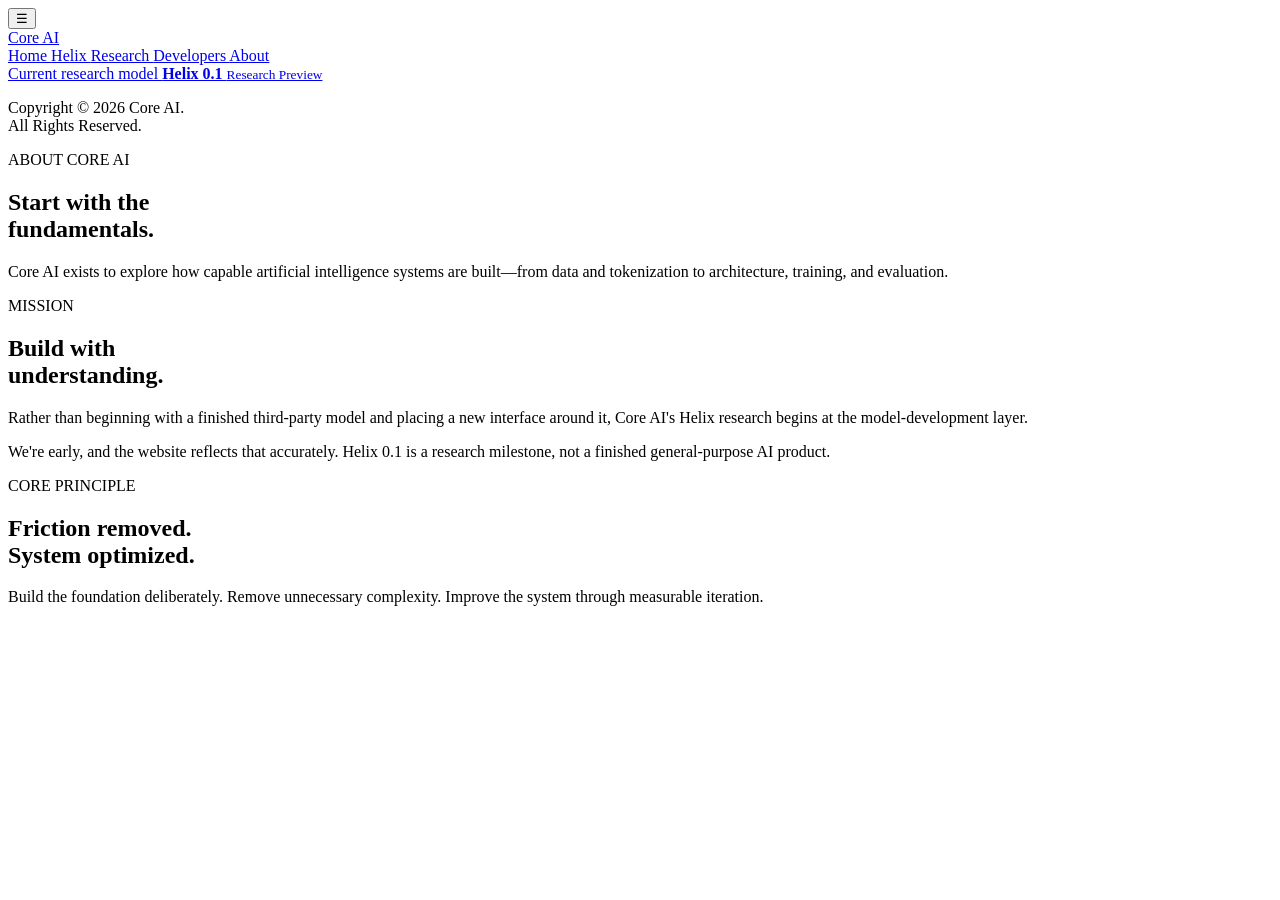
==== about.html @ 4ce10e6e "Add about.html with Core AI information" ====
<!DOCTYPE html>
<html lang="en">
<head>
  <meta charset="UTF-8">
  <meta name="viewport" content="width=device-width, initial-scale=1.0">

  <meta
    name="description"
    content="Learn about Core AI and our approach to artificial intelligence research."
  >

  <title>About — Core AI</title>

  <link rel="stylesheet" href="styles.css">
</head>

<body data-page="about">

  <!-- Mobile Navigation -->
  <button
    class="menu-button"
    id="menuButton"
    type="button"
    aria-label="Open navigation"
    aria-expanded="false"
  >
    ☰
  </button>

  <div
    class="sidebar-backdrop"
    id="sidebarBackdrop"
  ></div>


  <!-- Sidebar -->
  <aside
    class="sidebar"
    id="sidebar"
  >

    <div class="sidebar-top">

      <a
        class="brand"
        href="index.html"
      >
        Core AI
      </a>


      <nav
        class="nav"
        aria-label="Main navigation"
      >

        <a
          data-nav="home"
          href="index.html"
        >
          Home
        </a>

        <a
          data-nav="helix"
          href="helix.html"
        >
          Helix
        </a>

        <a
          data-nav="research"
          href="research.html"
        >
          Research
        </a>

        <a
          data-nav="developers"
          href="developers.html"
        >
          Developers
        </a>

        <a
          data-nav="about"
          href="about.html"
        >
          About
        </a>

      </nav>

    </div>


    <div class="sidebar-footer">

      <a
        class="model-status"
        href="helix.html"
      >

        <span>
          Current research model
        </span>

        <strong>
          Helix 0.1
        </strong>

        <small>
          Research Preview
        </small>

      </a>


      <p>
        Copyright © 2026 Core AI.<br>
        All Rights Reserved.
      </p>

    </div>

  </aside>


  <!-- Main Content -->
  <main class="main">

    <!-- Hero -->
    <section class="hero section compact">

      <p class="eyebrow">
        ABOUT CORE AI
      </p>

      <h1>
        Start with the<br>
        fundamentals.
      </h1>

      <p class="lead">
        Core AI exists to explore how capable artificial
        intelligence systems are built—from data and
        tokenization to architecture, training, and evaluation.
      </p>

    </section>


    <!-- Mission -->
    <section class="section bordered">

      <p class="eyebrow">
        MISSION
      </p>

      <h2>
        Build with<br>
        understanding.
      </h2>


      <div class="prose">

        <p>
          Rather than beginning with a finished third-party
          model and placing a new interface around it, Core AI's
          Helix research begins at the model-development layer.
        </p>

        <p>
          We're early, and the website reflects that accurately.
          Helix 0.1 is a research milestone, not a finished
          general-purpose AI product.
        </p>

      </div>

    </section>


    <!-- Core Principle -->
    <section class="section">

      <p class="eyebrow">
        CORE PRINCIPLE
      </p>

      <h2>
        Friction removed.<br>
        System optimized.
      </h2>

      <p class="lead">
        Build the foundation deliberately. Remove unnecessary
        complexity. Improve the system through measurable
        iteration.
      </p>

    </section>

  </main>


  <script src="script.js"></script>

</body>
</html>
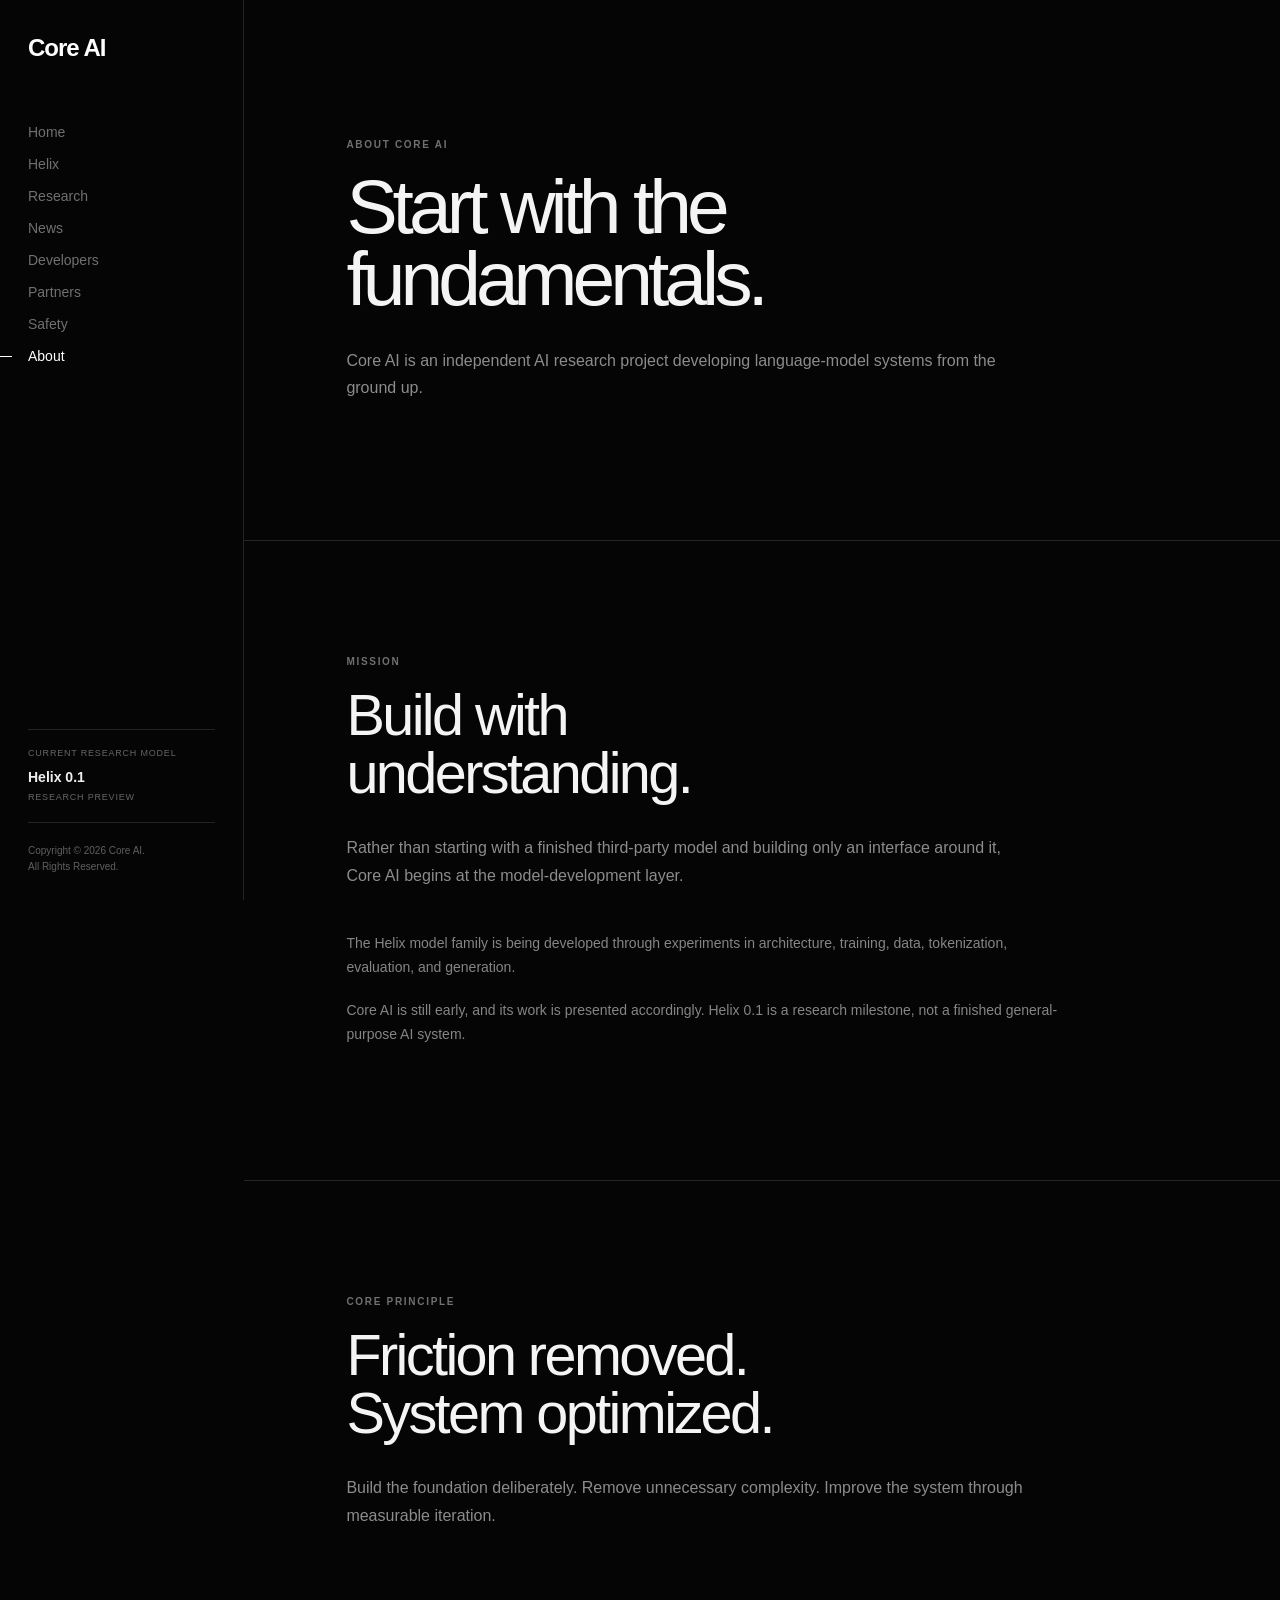
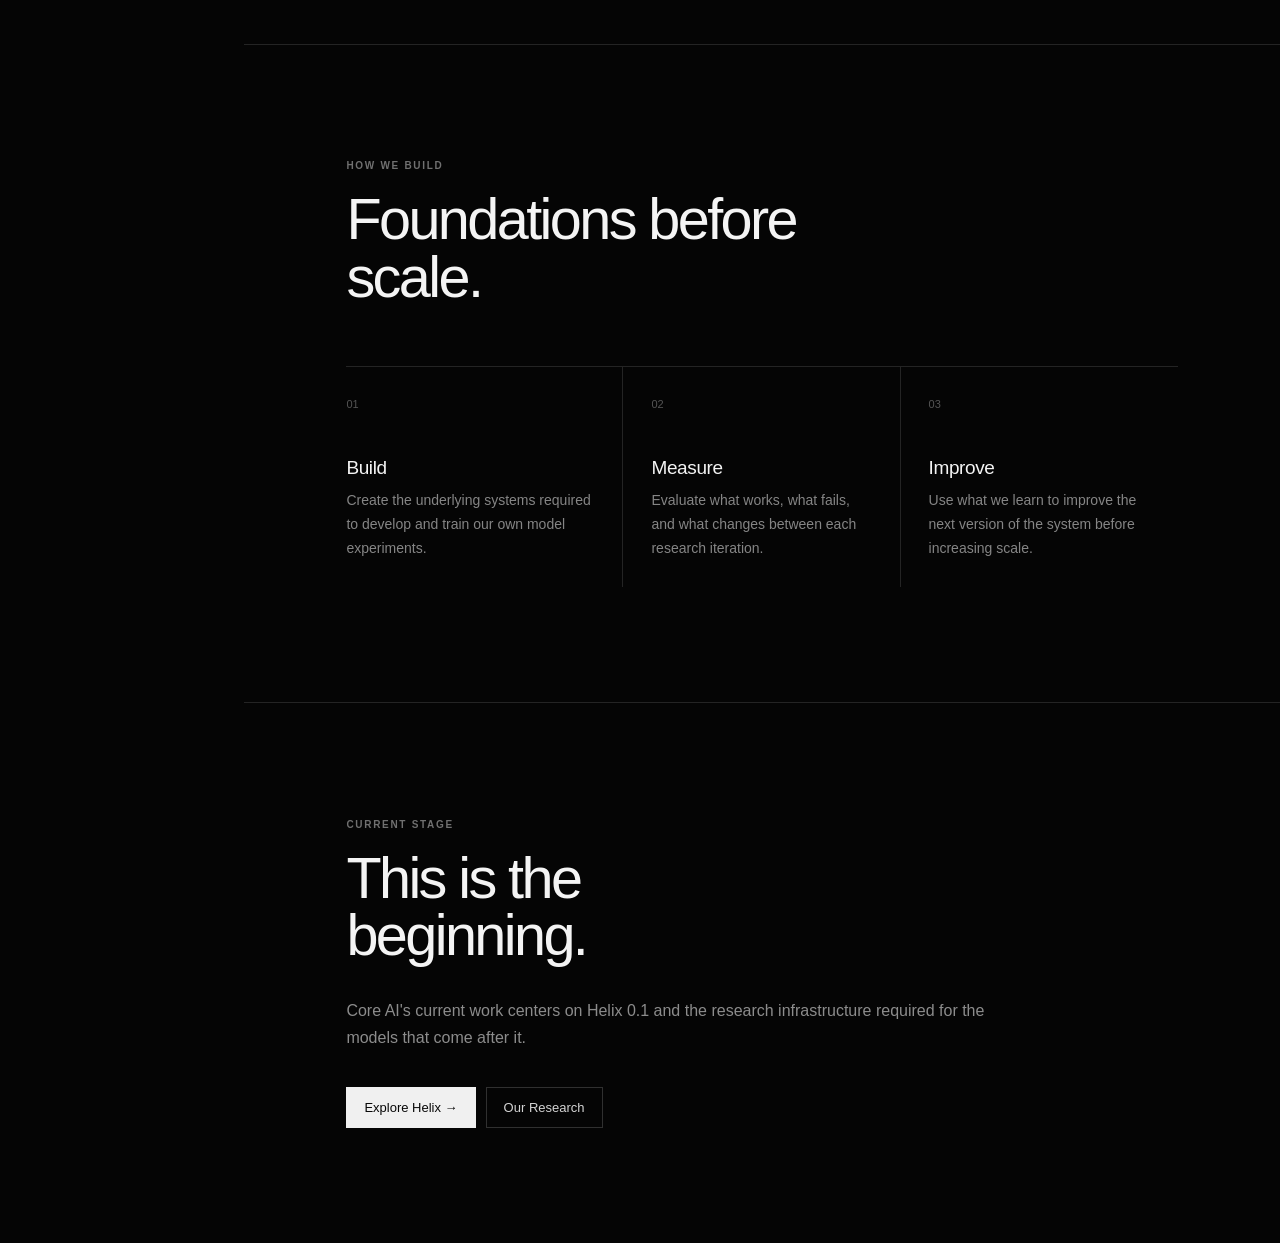
==== commit 187cdbe1: "Revise about page content and structure Updated the description meta tag to reflect the project's fo" ====
--- a/about.html
+++ b/about.html
@@ -6,7 +6,7 @@
 
   <meta
     name="description"
-    content="Learn about Core AI and our approach to artificial intelligence research."
+    content="Learn about Core AI, an independent AI research project building the Helix model family from first principles."
   >
 
   <title>About — Core AI</title>
@@ -76,10 +76,31 @@
         </a>
 
         <a
+          data-nav="news"
+          href="news.html"
+        >
+          News
+        </a>
+
+        <a
           data-nav="developers"
           href="developers.html"
         >
           Developers
+        </a>
+
+        <a
+          data-nav="partners"
+          href="partners.html"
+        >
+          Partners
+        </a>
+
+        <a
+          data-nav="safety"
+          href="safety.html"
+        >
+          Safety
         </a>
 
         <a
@@ -142,9 +163,9 @@
       </h1>
 
       <p class="lead">
-        Core AI exists to explore how capable artificial
-        intelligence systems are built—from data and
-        tokenization to architecture, training, and evaluation.
+        Core AI is an independent AI research project
+        developing language-model systems from the
+        ground up.
       </p>
 
     </section>
@@ -162,19 +183,25 @@
         understanding.
       </h2>
 
+      <p class="lead">
+        Rather than starting with a finished third-party
+        model and building only an interface around it,
+        Core AI begins at the model-development layer.
+      </p>
+
 
       <div class="prose">
 
         <p>
-          Rather than beginning with a finished third-party
-          model and placing a new interface around it, Core AI's
-          Helix research begins at the model-development layer.
+          The Helix model family is being developed through
+          experiments in architecture, training, data,
+          tokenization, evaluation, and generation.
         </p>
 
         <p>
-          We're early, and the website reflects that accurately.
-          Helix 0.1 is a research milestone, not a finished
-          general-purpose AI product.
+          Core AI is still early, and its work is presented
+          accordingly. Helix 0.1 is a research milestone,
+          not a finished general-purpose AI system.
         </p>
 
       </div>
@@ -195,10 +222,123 @@
       </h2>
 
       <p class="lead">
-        Build the foundation deliberately. Remove unnecessary
-        complexity. Improve the system through measurable
-        iteration.
-      </p>
+        Build the foundation deliberately. Remove
+        unnecessary complexity. Improve the system
+        through measurable iteration.
+      </p>
+
+    </section>
+
+
+    <!-- How We Build -->
+    <section class="section bordered">
+
+      <p class="eyebrow">
+        HOW WE BUILD
+      </p>
+
+      <h2>
+        Foundations before<br>
+        scale.
+      </h2>
+
+
+      <div class="grid">
+
+        <article>
+
+          <span>
+            01
+          </span>
+
+          <h3>
+            Build
+          </h3>
+
+          <p>
+            Create the underlying systems required to
+            develop and train our own model experiments.
+          </p>
+
+        </article>
+
+
+        <article>
+
+          <span>
+            02
+          </span>
+
+          <h3>
+            Measure
+          </h3>
+
+          <p>
+            Evaluate what works, what fails, and what
+            changes between each research iteration.
+          </p>
+
+        </article>
+
+
+        <article>
+
+          <span>
+            03
+          </span>
+
+          <h3>
+            Improve
+          </h3>
+
+          <p>
+            Use what we learn to improve the next version
+            of the system before increasing scale.
+          </p>
+
+        </article>
+
+      </div>
+
+    </section>
+
+
+    <!-- Current Stage -->
+    <section class="section">
+
+      <p class="eyebrow">
+        CURRENT STAGE
+      </p>
+
+      <h2>
+        This is the<br>
+        beginning.
+      </h2>
+
+      <p class="lead">
+        Core AI's current work centers on Helix 0.1 and the
+        research infrastructure required for the models
+        that come after it.
+      </p>
+
+
+      <div class="actions">
+
+        <a
+          class="button primary"
+          href="helix.html"
+        >
+          Explore Helix →
+        </a>
+
+        <a
+          class="button"
+          href="research.html"
+        >
+          Our Research
+        </a>
+
+      </div>
 
     </section>
 
--- a/styles.css
+++ b/styles.css
@@ -0,0 +1,933 @@
+/* =========================================================
+   CORE AI
+   Website v0.01
+   ========================================================= */
+
+
+/* =========================
+   RESET
+   ========================= */
+
+* {
+  box-sizing: border-box;
+}
+
+html {
+  scroll-behavior: smooth;
+}
+
+body {
+  margin: 0;
+
+  background: #050505;
+  color: #f4f4f4;
+
+  font-family:
+    Inter,
+    -apple-system,
+    BlinkMacSystemFont,
+    "Segoe UI",
+    sans-serif;
+
+  -webkit-font-smoothing: antialiased;
+}
+
+a {
+  color: inherit;
+  text-decoration: none;
+}
+
+button {
+  font: inherit;
+}
+
+
+/* =========================
+   SIDEBAR
+   ========================= */
+
+.sidebar {
+  position: fixed;
+
+  top: 0;
+  bottom: 0;
+  left: 0;
+
+  width: 244px;
+
+  padding: 34px 28px 26px;
+
+  background: #050505;
+
+  border-right: 1px solid #242424;
+
+  display: flex;
+  flex-direction: column;
+  justify-content: space-between;
+
+  z-index: 20;
+}
+
+
+/* =========================
+   BRAND
+   ========================= */
+
+.brand {
+  display: inline-block;
+
+  color: #ffffff;
+
+  font-size: 24px;
+  font-weight: 750;
+
+  letter-spacing: -1px;
+}
+
+
+/* =========================
+   NAVIGATION
+   ========================= */
+
+.nav {
+  display: flex;
+  flex-direction: column;
+
+  margin-top: 54px;
+}
+
+.nav a {
+  position: relative;
+
+  padding: 8px 0;
+
+  color: #707070;
+
+  font-size: 14px;
+  font-weight: 450;
+
+  transition:
+    color 0.18s ease,
+    transform 0.18s ease;
+}
+
+.nav a:hover {
+  color: #cfcfcf;
+}
+
+.nav a.active {
+  color: #ffffff;
+}
+
+.nav a.active::before {
+  content: "";
+
+  position: absolute;
+
+  left: -28px;
+  top: 50%;
+
+  width: 12px;
+  height: 1px;
+
+  background: #ffffff;
+}
+
+
+/* =========================
+   SIDEBAR FOOTER
+   ========================= */
+
+.sidebar-footer {
+  color: #5f5f5f;
+
+  font-size: 10px;
+  line-height: 1.55;
+}
+
+.sidebar-footer p {
+  margin: 0;
+}
+
+
+/* =========================
+   CURRENT MODEL
+   ========================= */
+
+.model-status {
+  display: block;
+
+  padding: 17px 0;
+  margin-bottom: 20px;
+
+  border-top: 1px solid #242424;
+  border-bottom: 1px solid #242424;
+
+  color: #656565;
+
+  text-transform: uppercase;
+  letter-spacing: 0.08em;
+
+  transition: color 0.18s ease;
+}
+
+.model-status:hover {
+  color: #909090;
+}
+
+.model-status span {
+  display: block;
+
+  font-size: 9px;
+}
+
+.model-status strong {
+  display: block;
+
+  margin: 6px 0 2px;
+
+  color: #eeeeee;
+
+  font-size: 14px;
+  font-weight: 600;
+
+  text-transform: none;
+  letter-spacing: 0;
+}
+
+.model-status small {
+  display: block;
+
+  font-size: 9px;
+  font-weight: 500;
+}
+
+
+/* =========================
+   MAIN LAYOUT
+   ========================= */
+
+.main {
+  min-height: 100vh;
+
+  margin-left: 244px;
+}
+
+
+/* =========================
+   SECTIONS
+   ========================= */
+
+.section {
+  width: 100%;
+  max-width: 1500px;
+
+  padding:
+    clamp(72px, 9vw, 138px)
+    clamp(38px, 8vw, 126px);
+}
+
+.bordered {
+  border-top: 1px solid #242424;
+  border-bottom: 1px solid #242424;
+}
+
+
+/* =========================
+   HERO
+   ========================= */
+
+.hero {
+  min-height: 78vh;
+
+  display: flex;
+  flex-direction: column;
+  justify-content: center;
+}
+
+.hero.compact {
+  min-height: 60vh;
+}
+
+
+/* =========================
+   EYEBROW TEXT
+   ========================= */
+
+.eyebrow {
+  margin: 0 0 20px;
+
+  color: #707070;
+
+  font-size: 10px;
+  font-weight: 700;
+
+  letter-spacing: 0.17em;
+
+  text-transform: uppercase;
+}
+
+
+/* =========================
+   HEADINGS
+   ========================= */
+
+.hero h1 {
+  max-width: 1000px;
+
+  margin: 0;
+
+  font-size: clamp(48px, 7.2vw, 108px);
+  font-weight: 540;
+
+  line-height: 0.94;
+
+  letter-spacing: -0.065em;
+}
+
+.hero.compact h1 {
+  font-size: clamp(45px, 6vw, 86px);
+}
+
+h2 {
+  margin: 0;
+
+  font-size: clamp(35px, 4.5vw, 66px);
+  font-weight: 500;
+
+  line-height: 1;
+
+  letter-spacing: -0.045em;
+}
+
+h3 {
+  letter-spacing: -0.02em;
+}
+
+
+/* =========================
+   LEAD TEXT
+   ========================= */
+
+.lead {
+  max-width: 680px;
+
+  margin: 32px 0 0;
+
+  color: #8c8c8c;
+
+  font-size: 16px;
+  line-height: 1.7;
+}
+
+
+/* =========================
+   BUTTONS
+   ========================= */
+
+.actions {
+  display: flex;
+  flex-wrap: wrap;
+
+  gap: 10px;
+
+  margin-top: 36px;
+}
+
+.button {
+  display: inline-flex;
+
+  align-items: center;
+  justify-content: center;
+
+  padding: 12px 17px;
+
+  border: 1px solid #303030;
+
+  color: #d4d4d4;
+
+  font-size: 13px;
+
+  transition:
+    background 0.18s ease,
+    color 0.18s ease,
+    border-color 0.18s ease;
+}
+
+.button:hover {
+  color: #ffffff;
+
+  border-color: #666666;
+}
+
+.button.primary {
+  background: #f0f0f0;
+  color: #080808;
+
+  border-color: #f0f0f0;
+}
+
+.button.primary:hover {
+  background: #d8d8d8;
+
+  border-color: #d8d8d8;
+}
+
+
+/* =========================
+   STANDARD CONTENT GRID
+   ========================= */
+
+.grid {
+  display: grid;
+
+  grid-template-columns: repeat(3, 1fr);
+
+  margin-top: 60px;
+
+  border-top: 1px solid #242424;
+}
+
+.grid article {
+  min-height: 220px;
+
+  padding: 27px 28px 18px 0;
+
+  border-right: 1px solid #242424;
+}
+
+.grid article:not(:first-child) {
+  padding-left: 28px;
+}
+
+.grid article:last-child {
+  border-right: 0;
+}
+
+.grid article > span {
+  color: #555555;
+
+  font-size: 11px;
+}
+
+.grid h3 {
+  margin: 45px 0 10px;
+
+  font-size: 19px;
+  font-weight: 520;
+}
+
+.grid p {
+  margin: 0;
+
+  color: #858585;
+
+  font-size: 14px;
+  line-height: 1.7;
+}
+
+.grid a {
+  display: inline-block;
+
+  margin-top: 18px;
+  padding-bottom: 3px;
+
+  border-bottom: 1px solid #555555;
+
+  color: #cccccc;
+
+  font-size: 12px;
+
+  transition:
+    color 0.18s ease,
+    border-color 0.18s ease;
+}
+
+.grid a:hover {
+  color: #ffffff;
+
+  border-color: #ffffff;
+}
+
+
+/* =========================
+   HELIX MODEL TITLE
+   ========================= */
+
+.model-title {
+  display: flex;
+
+  align-items: flex-end;
+  justify-content: space-between;
+
+  gap: 30px;
+
+  margin-bottom: 55px;
+}
+
+.pill {
+  padding: 7px 10px;
+
+  border: 1px solid #353535;
+
+  color: #999999;
+
+  font-size: 10px;
+
+  text-transform: uppercase;
+  letter-spacing: 0.1em;
+}
+
+
+/* =========================
+   HELIX MODEL STATS
+   ========================= */
+
+.stats {
+  display: grid;
+
+  grid-template-columns: repeat(4, 1fr);
+
+  margin-bottom: 65px;
+
+  border-top: 1px solid #242424;
+  border-bottom: 1px solid #242424;
+}
+
+.stats div {
+  padding: 27px 20px 27px 0;
+
+  border-right: 1px solid #242424;
+}
+
+.stats div:not(:first-child) {
+  padding-left: 20px;
+}
+
+.stats div:last-child {
+  border-right: 0;
+}
+
+.stats strong {
+  display: block;
+
+  color: #eeeeee;
+
+  font-size: 24px;
+  font-weight: 520;
+}
+
+.stats span {
+  display: block;
+
+  margin-top: 8px;
+
+  color: #666666;
+
+  font-size: 11px;
+}
+
+
+/* =========================
+   PROSE
+   ========================= */
+
+.prose {
+  max-width: 720px;
+
+  margin-top: 42px;
+}
+
+.prose h3 {
+  margin: 0 0 18px;
+
+  color: #e7e7e7;
+
+  font-size: 22px;
+  font-weight: 520;
+}
+
+.prose p {
+  margin: 0 0 18px;
+
+  color: #858585;
+
+  font-size: 14px;
+  line-height: 1.75;
+}
+
+
+/* =========================
+   RESEARCH LIST
+   ========================= */
+
+.list {
+  border-top: 1px solid #242424;
+}
+
+.list article {
+  display: grid;
+
+  grid-template-columns: 70px 1fr;
+
+  gap: 25px;
+
+  padding: 32px 0;
+
+  border-bottom: 1px solid #242424;
+}
+
+.list article > span {
+  padding-top: 5px;
+
+  color: #555555;
+
+  font-size: 11px;
+}
+
+.list h3 {
+  margin: 0;
+
+  color: #eeeeee;
+
+  font-size: 27px;
+  font-weight: 500;
+}
+
+.list p {
+  max-width: 700px;
+
+  margin: 10px 0 0;
+
+  color: #858585;
+
+  font-size: 14px;
+  line-height: 1.7;
+}
+
+
+/* =========================
+   NEWS
+   ========================= */
+
+.news-list {
+  margin-top: 60px;
+
+  border-top: 1px solid #242424;
+}
+
+.news-item {
+  display: grid;
+
+  grid-template-columns: 190px minmax(0, 1fr);
+
+  gap: 40px;
+
+  padding: 42px 0;
+
+  border-bottom: 1px solid #242424;
+}
+
+.news-meta {
+  display: flex;
+  flex-direction: column;
+
+  gap: 8px;
+
+  color: #5f5f5f;
+
+  font-size: 10px;
+  font-weight: 600;
+
+  letter-spacing: 0.12em;
+
+  text-transform: uppercase;
+}
+
+.news-content {
+  max-width: 760px;
+}
+
+.news-content h3 {
+  margin: 0;
+
+  color: #eeeeee;
+
+  font-size: clamp(25px, 3vw, 38px);
+  font-weight: 500;
+
+  letter-spacing: -0.035em;
+}
+
+.news-content p {
+  max-width: 650px;
+
+  margin: 16px 0 0;
+
+  color: #858585;
+
+  font-size: 14px;
+  line-height: 1.7;
+}
+
+.news-content a {
+  display: inline-block;
+
+  margin-top: 22px;
+  padding-bottom: 3px;
+
+  border-bottom: 1px solid #555555;
+
+  color: #cccccc;
+
+  font-size: 12px;
+
+  transition:
+    color 0.18s ease,
+    border-color 0.18s ease;
+}
+
+.news-content a:hover {
+  color: #ffffff;
+
+  border-color: #ffffff;
+}
+
+
+/* =========================
+   PARTNERS
+   ========================= */
+
+.partner-placeholder {
+  max-width: 900px;
+}
+
+
+/* =========================
+   MOBILE NAVIGATION
+   ========================= */
+
+.menu-button {
+  display: none;
+}
+
+.sidebar-backdrop {
+  display: none;
+}
+
+
+/* =========================
+   SELECTION
+   ========================= */
+
+::selection {
+  background: #eeeeee;
+  color: #080808;
+}
+
+
+/* =========================
+   SCROLLBAR
+   ========================= */
+
+::-webkit-scrollbar {
+  width: 8px;
+}
+
+::-webkit-scrollbar-track {
+  background: #050505;
+}
+
+::-webkit-scrollbar-thumb {
+  background: #292929;
+}
+
+::-webkit-scrollbar-thumb:hover {
+  background: #3a3a3a;
+}
+
+
+/* =========================================================
+   TABLET / MOBILE
+   ========================================================= */
+
+@media (max-width: 900px) {
+
+  .sidebar {
+    width: 270px;
+
+    transform: translateX(-100%);
+
+    transition: transform 0.22s ease;
+  }
+
+  .sidebar.open {
+    transform: translateX(0);
+  }
+
+
+  .sidebar-backdrop.show {
+    display: block;
+
+    position: fixed;
+
+    inset: 0;
+
+    background: rgba(0, 0, 0, 0.7);
+
+    z-index: 15;
+  }
+
+
+  .menu-button {
+    display: flex;
+
+    position: fixed;
+
+    top: 18px;
+    right: 18px;
+
+    width: 42px;
+    height: 42px;
+
+    align-items: center;
+    justify-content: center;
+
+    padding: 0;
+
+    background: #080808;
+    color: #ffffff;
+
+    border: 1px solid #333333;
+
+    font-size: 17px;
+
+    cursor: pointer;
+
+    z-index: 30;
+  }
+
+
+  .main {
+    margin-left: 0;
+  }
+
+
+  .section {
+    padding: 74px 24px;
+  }
+
+
+  .hero {
+    min-height: 80vh;
+  }
+
+  .hero.compact {
+    min-height: 68vh;
+  }
+
+
+  .grid {
+    grid-template-columns: 1fr;
+  }
+
+  .grid article,
+  .grid article:not(:first-child) {
+    min-height: auto;
+
+    padding: 25px 0;
+
+    border-right: 0;
+    border-bottom: 1px solid #242424;
+  }
+
+  .grid h3 {
+    margin-top: 24px;
+  }
+
+
+  .stats {
+    grid-template-columns: 1fr;
+  }
+
+  .stats div,
+  .stats div:not(:first-child) {
+    padding: 24px 0;
+
+    border-right: 0;
+    border-bottom: 1px solid #242424;
+  }
+
+  .stats div:last-child {
+    border-bottom: 0;
+  }
+
+
+  .news-item {
+    grid-template-columns: 1fr;
+
+    gap: 20px;
+  }
+
+  .news-meta {
+    flex-direction: row;
+
+    gap: 16px;
+  }
+
+}
+
+
+/* =========================================================
+   SMALL MOBILE
+   ========================================================= */
+
+@media (max-width: 520px) {
+
+  .section {
+    padding-left: 20px;
+    padding-right: 20px;
+  }
+
+
+  .hero h1,
+  .hero.compact h1 {
+    font-size: 45px;
+
+    letter-spacing: -0.055em;
+  }
+
+
+  h2 {
+    font-size: 37px;
+  }
+
+
+  .lead {
+    font-size: 15px;
+  }
+
+
+  .model-title {
+    flex-direction: column;
+
+    align-items: flex-start;
+  }
+
+
+  .list article {
+    grid-template-columns: 35px 1fr;
+
+    gap: 15px;
+  }
+
+  .list h3 {
+    font-size: 23px;
+  }
+
+
+  .sidebar {
+    width: min(285px, 86vw);
+  }
+
+}
